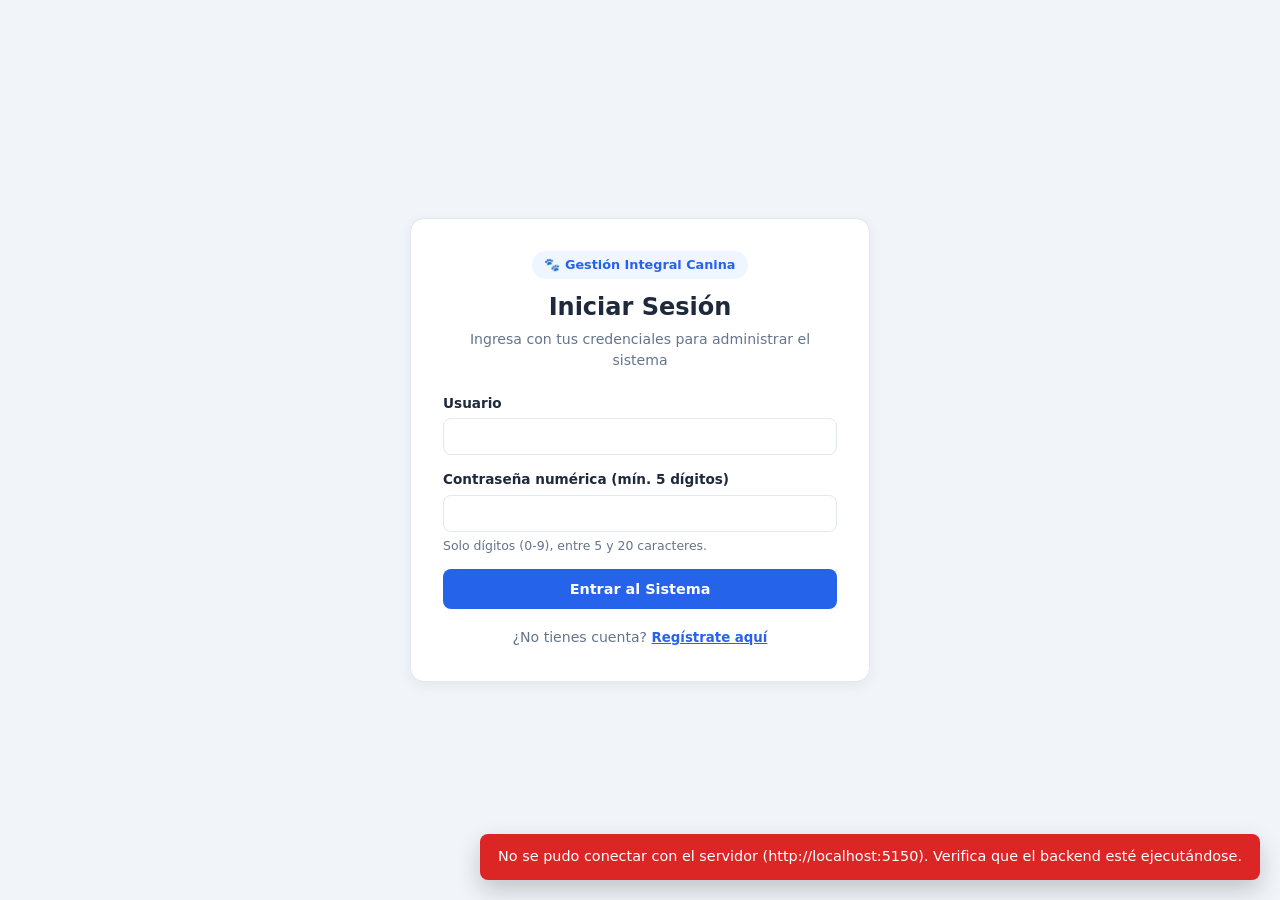
==== frontend-caninos/index.html @ 50120f7f "frontend-caninos Este seria el fronted que tengo hasta el momento, reutilice codigo de mis otros rep" ====
<!DOCTYPE html>
<html lang="es">
<head>
  <meta charset="UTF-8" />
  <meta name="viewport" content="width=device-width, initial-scale=1.0" />
  <title>Centro Canino | Salud, Estética y Recreación</title>
  <link rel="stylesheet" href="styles.css" />
</head>
<body>
  <!-- NOTIFICACIÓN FLOTANTE (TOAST) -->
  <div id="toast" class="toast hidden"></div>

  <!-- =========================================================
       VISTA 1: AUTENTICACIÓN (LOGIN / REGISTRO)
       ========================================================= -->
  <main id="auth-section" class="auth-wrapper">
    <div class="auth-card">
      <div class="auth-header">
        <span class="brand-badge">🐾 Gestión Integral Canina</span>
        <h1 id="auth-title">Iniciar Sesión</h1>
        <p id="auth-subtitle">Ingresa con tus credenciales para administrar el sistema</p>
      </div>

      <!-- Formulario de Login -->
      <form id="login-form" class="form-stack">
        <div class="form-group">
          <label for="login-username">Usuario</label>
          <input type="text" id="login-username" placeholder="" required minlength="3" maxlength="50" />
        </div>

        <div class="form-group">
          <label for="login-password">Contraseña numérica (mín. 5 dígitos)</label>
          <input
            type="password"
            id="login-password"
            inputmode="numeric"
            pattern="\d{5,20}"
            placeholder=""
            required
          />
          <small class="hint">Solo dígitos (0-9), entre 5 y 20 caracteres.</small>
        </div>

        <div id="login-error" class="form-error hidden"></div>

        <button type="submit" class="btn btn-primary btn-block">Entrar al Sistema</button>
      </form>

      <!-- Formulario de Registro (Oculto por defecto) -->
      <form id="register-form" class="form-stack hidden">
        <div class="form-grid-2">
          <div class="form-group">
            <label for="reg-username">Usuario *</label>
            <input type="text" id="reg-username" placeholder="carlos.gomez" required minlength="3" maxlength="50" />
          </div>
          <div class="form-group">
            <label for="reg-password">Contraseña numérica *</label>
            <input
              type="password"
              id="reg-password"
              inputmode="numeric"
              pattern="\d{5,20}"
              placeholder="54321"
              required
            />
          </div>
        </div>

        <div class="form-grid-2">
          <div class="form-group">
            <label for="reg-documento">Documento *</label>
            <input type="text" id="reg-documento" placeholder="1020304050" required minlength="5" maxlength="20" />
          </div>
          <div class="form-group">
            <label for="reg-telefono">Teléfono *</label>
            <input type="text" id="reg-telefono" placeholder="3105551234" required minlength="7" maxlength="20" />
          </div>
        </div>

        <div class="form-group">
          <label for="reg-nombre">Nombre Completo *</label>
          <input type="text" id="reg-nombre" placeholder="Carlos Gómez Pérez" required minlength="2" maxlength="120" />
        </div>

        <div class="form-group">
          <label for="reg-email">Correo Electrónico *</label>
          <input type="email" id="reg-email" placeholder="carlos@email.com" required maxlength="150" />
        </div>

        <div class="form-group">
          <label for="reg-direccion">Dirección *</label>
          <input type="text" id="reg-direccion" placeholder="Calle 45 # 12-30" required minlength="5" maxlength="200" />
        </div>

        <div id="register-error" class="form-error hidden"></div>

        <button type="submit" class="btn btn-primary btn-block">Crear Cuenta e Ingresar</button>
      </form>

      <div class="auth-footer">
        <p id="toggle-auth-text">
          ¿No tienes cuenta?
          <button type="button" id="btn-toggle-auth" class="btn-link">Regístrate aquí</button>
        </p>
      </div>
    </div>
  </main>

  <!-- =========================================================
       VISTA 2: PANEL PRINCIPAL (DASHBOARD)
       ========================================================= -->
  <div id="dashboard-section" class="app-layout hidden">
    <!-- Barra superior -->
    <header class="topbar">
      <div class="topbar-brand">
        <span class="logo-icon">🐾</span>
        <div>
          <strong>Centro Canino</strong>
          <small>Salud · Estética · Recreación</small>
        </div>
      </div>

      <div class="topbar-user">
        <span id="current-user-label">Usuario: Admin</span>
        <button type="button" id="btn-logout" class="btn btn-outline btn-sm">Cerrar Sesión</button>
      </div>
    </header>

    <!-- Navegación por pestañas -->
    <nav class="tabs-nav">
      <button type="button" class="tab-btn active" data-tab="clientes">👥 Clientes / Usuarios</button>
      <button type="button" class="tab-btn" data-tab="mascotas">🐕 Caninos / Mascotas</button>
      <button type="button" class="tab-btn" data-tab="consultas">🩺 Consultas y Servicios</button>
    </nav>

    <main class="container">
      <!-- ==================== MÓDULO CLIENTES ==================== -->
      <section id="tab-clientes" class="tab-panel active">
        <div class="panel-header">
          <div>
            <h2>Gestión de Clientes</h2>
            <p>Registra, consulta, actualiza o elimina propietarios de mascotas.</p>
          </div>
          <button type="button" id="btn-new-cliente" class="btn btn-primary">+ Nuevo Cliente</button>
        </div>

        <div class="filter-bar">
          <input
            type="text"
            id="search-clientes"
            placeholder="Buscar por nombre, usuario, documento o correo..."
          />
          <button type="button" id="btn-search-clientes" class="btn btn-secondary">Buscar</button>
          <button type="button" id="btn-reset-clientes" class="btn btn-outline">Limpiar</button>
        </div>

        <div class="table-card">
          <table>
            <thead>
              <tr>
                <th>ID</th>
                <th>Usuario</th>
                <th>Documento</th>
                <th>Nombre Completo</th>
                <th>Teléfono</th>
                <th>Email</th>
                <th>Acciones</th>
              </tr>
            </thead>
            <tbody id="tbody-clientes"></tbody>
          </table>
        </div>
      </section>

      <!-- ==================== MÓDULO CANINOS ==================== -->
      <section id="tab-mascotas" class="tab-panel hidden">
        <div class="panel-header">
          <div>
            <h2>Gestión de Caninos</h2>
            <p>Administra los perros registrados y su propietario asignado.</p>
          </div>
          <button type="button" id="btn-new-mascota" class="btn btn-primary">+ Nuevo Canino</button>
        </div>

        <div class="filter-bar">
          <select id="filter-mascota-cliente">
            <option value="">Todos los clientes (propietarios)</option>
          </select>
          <button type="button" id="btn-filter-mascotas" class="btn btn-secondary">Filtrar</button>
          <button type="button" id="btn-reset-mascotas" class="btn btn-outline">Ver Todos</button>
        </div>

        <div class="table-card">
          <table>
            <thead>
              <tr>
                <th>ID</th>
                <th>Nombre</th>
                <th>Raza</th>
                <th>Edad</th>
                <th>Peso</th>
                <th>Sexo</th>
                <th>Esterilizado</th>
                <th>Propietario</th>
                <th>Acciones</th>
              </tr>
            </thead>
            <tbody id="tbody-mascotas"></tbody>
          </table>
        </div>
      </section>

      <!-- ==================== MÓDULO CONSULTAS ==================== -->
      <section id="tab-consultas" class="tab-panel hidden">
        <div class="panel-header">
          <div>
            <h2>Consultas y Servicios</h2>
            <p>Registra y filtra atenciones de Salud, Estética y Recreación.</p>
          </div>
          <button type="button" id="btn-new-consulta" class="btn btn-primary">+ Nueva Consulta</button>
        </div>

        <div class="filter-bar filter-bar-wrap">
          <select id="filter-consulta-cliente">
            <option value="">Filtrar por Cliente...</option>
          </select>

          <select id="filter-consulta-mascota">
            <option value="">Filtrar por Canino...</option>
          </select>

          <select id="filter-consulta-servicio">
            <option value="">Todos los Servicios</option>
            <option value="Salud">Salud</option>
            <option value="Estetica">Estética</option>
            <option value="Recreacion">Recreación</option>
          </select>

          <select id="filter-consulta-estado">
            <option value="">Todos los Estados</option>
            <option value="Programada">Programada</option>
            <option value="EnProceso">En Proceso</option>
            <option value="Completada">Completada</option>
            <option value="Cancelada">Cancelada</option>
          </select>

          <button type="button" id="btn-filter-consultas" class="btn btn-secondary">Aplicar Filtros</button>
          <button type="button" id="btn-reset-consultas" class="btn btn-outline">Limpiar</button>
        </div>

        <div class="table-card">
          <table>
            <thead>
              <tr>
                <th>ID</th>
                <th>Fecha</th>
                <th>Servicio</th>
                <th>Canino</th>
                <th>Cliente</th>
                <th>Descripción</th>
                <th>Costo</th>
                <th>Estado</th>
                <th>Acciones</th>
              </tr>
            </thead>
            <tbody id="tbody-consultas"></tbody>
          </table>
        </div>
      </section>
    </main>
  </div>

  <!-- =========================================================
       MODAL REUTILIZABLE PARA CREAR / EDITAR REGISTROS
       ========================================================= -->
  <div id="modal-overlay" class="modal-overlay hidden">
    <div class="modal-box">
      <div class="modal-header">
        <h3 id="modal-title">Título del Modal</h3>
        <button type="button" id="btn-close-modal" class="btn-close">&times;</button>
      </div>
      <div id="modal-body"></div>
    </div>
  </div>

  <!-- Cargamos como módulo ES6 para importar apiClient.js dentro de app.js -->
  <script type="module" src="app.js"></script>
</body>
</html>
---- frontend-caninos/styles.css ----
:root {
  --primary: #2563eb;
  --primary-hover: #1d4ed8;
  --secondary: #0f172a;
  --bg: #f1f5f9;
  --surface: #ffffff;
  --border: #e2e8f0;
  --text: #1e293b;
  --text-muted: #64748b;
  --danger: #dc2626;
  --danger-bg: #fef2f2;
  --success: #16a34a;
  --success-bg: #f0fdf4;
  --warning: #d97706;
  --warning-bg: #fffbeb;
  --radius: 10px;
  --shadow: 0 4px 14px rgba(15, 23, 42, 0.06);
}

* {
  box-sizing: border-box;
  margin: 0;
  padding: 0;
  font-family: "Segoe UI", system-ui, -apple-system, sans-serif;
}

body {
  background-color: var(--bg);
  color: var(--text);
  line-height: 1.5;
}

.hidden {
  display: none !important;
}

/* ================= BOTONES ================= */
.btn {
  display: inline-flex;
  align-items: center;
  justify-content: center;
  gap: 6px;
  padding: 9px 16px;
  border-radius: 8px;
  border: 1px solid transparent;
  font-size: 0.9rem;
  font-weight: 600;
  cursor: pointer;
  transition: all 0.15s ease;
}

.btn-primary {
  background: var(--primary);
  color: #fff;
}
.btn-primary:hover {
  background: var(--primary-hover);
}

.btn-secondary {
  background: var(--secondary);
  color: #fff;
}
.btn-secondary:hover {
  opacity: 0.9;
}

.btn-outline {
  background: var(--surface);
  color: var(--text);
  border-color: var(--border);
}
.btn-outline:hover {
  background: #f8fafc;
}

.btn-danger {
  background: var(--danger-bg);
  color: var(--danger);
  border-color: #fecaca;
}
.btn-danger:hover {
  background: var(--danger);
  color: #fff;
}

.btn-sm {
  padding: 5px 10px;
  font-size: 0.8rem;
}

.btn-block {
  width: 100%;
  padding: 11px;
}

.btn-link {
  background: none;
  border: none;
  color: var(--primary);
  font-weight: 600;
  cursor: pointer;
  text-decoration: underline;
}

/* ================= FORMULARIOS ================= */
.form-stack {
  display: flex;
  flex-direction: column;
  gap: 14px;
}

.form-grid-2 {
  display: grid;
  grid-template-columns: 1fr 1fr;
  gap: 12px;
}

.form-group {
  display: flex;
  flex-direction: column;
  gap: 5px;
}

.form-group label {
  font-size: 0.85rem;
  font-weight: 600;
  color: var(--text);
}

input,
select,
textarea {
  width: 100%;
  padding: 9px 12px;
  border: 1px solid var(--border);
  border-radius: 8px;
  font-size: 0.92rem;
  background: #fff;
  color: var(--text);
}

input:focus,
select:focus,
textarea:focus {
  outline: none;
  border-color: var(--primary);
  box-shadow: 0 0 0 3px rgba(37, 99, 235, 0.12);
}

.checkbox-row {
  flex-direction: row;
  align-items: center;
  gap: 8px;
  padding-top: 6px;
}

.checkbox-row input[type="checkbox"] {
  width: 18px;
  height: 18px;
  cursor: pointer;
}

.hint {
  font-size: 0.78rem;
  color: var(--text-muted);
}

.form-error {
  background: var(--danger-bg);
  color: var(--danger);
  border: 1px solid #fecaca;
  border-radius: 8px;
  padding: 10px 12px;
  font-size: 0.85rem;
}

.form-error ul {
  margin-left: 18px;
  margin-top: 4px;
}

/* ================= LOGIN / REGISTRO ================= */
.auth-wrapper {
  min-height: 100vh;
  display: flex;
  align-items: center;
  justify-content: center;
  padding: 20px;
}

.auth-card {
  width: 100%;
  max-width: 460px;
  background: var(--surface);
  padding: 32px;
  border-radius: 14px;
  box-shadow: var(--shadow);
  border: 1px solid var(--border);
}

.auth-header {
  text-align: center;
  margin-bottom: 22px;
}

.brand-badge {
  display: inline-block;
  background: #eff6ff;
  color: var(--primary);
  font-size: 0.8rem;
  font-weight: 700;
  padding: 4px 12px;
  border-radius: 999px;
  margin-bottom: 10px;
}

.auth-header h1 {
  font-size: 1.5rem;
  margin-bottom: 4px;
}

.auth-header p {
  font-size: 0.88rem;
  color: var(--text-muted);
}

.auth-footer {
  margin-top: 18px;
  text-align: center;
  font-size: 0.88rem;
  color: var(--text-muted);
}

/* ================= TOPBAR Y NAVEGACIÓN ================= */
.topbar {
  background: var(--secondary);
  color: #fff;
  padding: 14px 24px;
  display: flex;
  justify-content: space-between;
  align-items: center;
}

.topbar-brand {
  display: flex;
  align-items: center;
  gap: 10px;
}

.logo-icon {
  font-size: 1.6rem;
}

.topbar-brand small {
  display: block;
  color: #94a3b8;
  font-size: 0.78rem;
}

.topbar-user {
  display: flex;
  align-items: center;
  gap: 14px;
  font-size: 0.9rem;
}

.tabs-nav {
  background: var(--surface);
  border-bottom: 1px solid var(--border);
  padding: 0 24px;
  display: flex;
  gap: 8px;
  overflow-x: auto;
}

.tab-btn {
  background: none;
  border: none;
  border-bottom: 3px solid transparent;
  padding: 14px 16px;
  font-size: 0.92rem;
  font-weight: 600;
  color: var(--text-muted);
  cursor: pointer;
  white-space: nowrap;
}

.tab-btn:hover {
  color: var(--text);
}

.tab-btn.active {
  color: var(--primary);
  border-bottom-color: var(--primary);
}

/* ================= CONTENIDO Y TABLAS ================= */
.container {
  max-width: 1200px;
  margin: 24px auto;
  padding: 0 20px;
}

.panel-header {
  display: flex;
  justify-content: space-between;
  align-items: center;
  gap: 16px;
  margin-bottom: 18px;
  flex-wrap: wrap;
}

.panel-header h2 {
  font-size: 1.35rem;
}

.panel-header p {
  color: var(--text-muted);
  font-size: 0.88rem;
}

.filter-bar {
  display: flex;
  gap: 10px;
  margin-bottom: 18px;
  background: var(--surface);
  padding: 14px;
  border-radius: var(--radius);
  border: 1px solid var(--border);
}

.filter-bar-wrap {
  flex-wrap: wrap;
}

.filter-bar-wrap select {
  flex: 1 1 190px;
}

.table-card {
  background: var(--surface);
  border-radius: var(--radius);
  border: 1px solid var(--border);
  box-shadow: var(--shadow);
  overflow-x: auto;
}

table {
  width: 100%;
  border-collapse: collapse;
  font-size: 0.88rem;
}

th,
td {
  padding: 12px 14px;
  text-align: left;
  border-bottom: 1px solid var(--border);
}

th {
  background: #f8fafc;
  font-weight: 700;
  color: var(--text-muted);
  font-size: 0.8rem;
  text-transform: uppercase;
  letter-spacing: 0.03em;
}

tbody tr:hover {
  background: #f8fafc;
}

.actions-cell {
  display: flex;
  gap: 6px;
  white-space: nowrap;
}

.empty-row {
  text-align: center;
  color: var(--text-muted);
  padding: 28px;
}

/* ================= BADGES ================= */
.badge {
  display: inline-block;
  padding: 3px 9px;
  border-radius: 999px;
  font-size: 0.76rem;
  font-weight: 700;
}

.badge-salud { background: #dbeafe; color: #1e40af; }
.badge-estetica { background: #fce7f3; color: #9d174d; }
.badge-recreacion { background: #dcfce7; color: #166534; }

.badge-programada { background: #fef3c7; color: #92400e; }
.badge-enproceso { background: #e0e7ff; color: #3730a3; }
.badge-completada { background: #dcfce7; color: #166534; }
.badge-cancelada { background: #fee2e2; color: #991b1b; }

/* ================= MODAL ================= */
.modal-overlay {
  position: fixed;
  inset: 0;
  background: rgba(15, 23, 42, 0.55);
  display: flex;
  align-items: center;
  justify-content: center;
  padding: 20px;
  z-index: 1000;
}

.modal-box {
  background: var(--surface);
  width: 100%;
  max-width: 560px;
  max-height: 90vh;
  overflow-y: auto;
  border-radius: 14px;
  padding: 24px;
  box-shadow: 0 20px 40px rgba(0, 0, 0, 0.2);
}

.modal-header {
  display: flex;
  justify-content: space-between;
  align-items: center;
  border-bottom: 1px solid var(--border);
  padding-bottom: 12px;
  margin-bottom: 16px;
}

.btn-close {
  background: none;
  border: none;
  font-size: 1.6rem;
  line-height: 1;
  color: var(--text-muted);
  cursor: pointer;
}

/* ================= TOAST ================= */
.toast {
  position: fixed;
  bottom: 20px;
  right: 20px;
  background: var(--secondary);
  color: #fff;
  padding: 12px 18px;
  border-radius: 8px;
  font-size: 0.9rem;
  box-shadow: 0 10px 25px rgba(0, 0, 0, 0.2);
  z-index: 2000;
}

.toast.success { background: var(--success); }
.toast.error { background: var(--danger); }

@media (max-width: 640px) {
  .form-grid-2 {
    grid-template-columns: 1fr;
  }
}
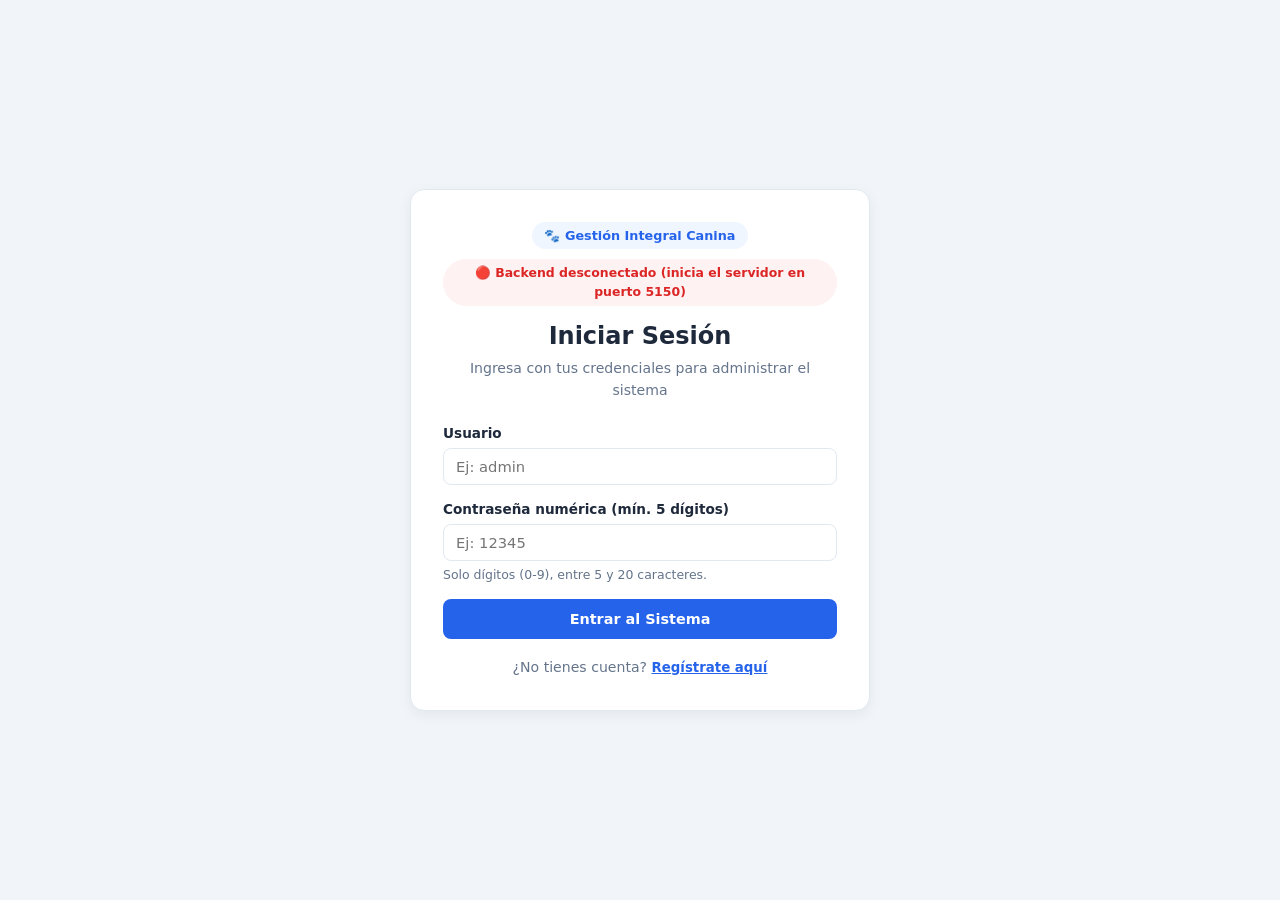
==== commit 3509249d: "feat: conectar frontend-caninos con backend .NET, corregir bugs de integracion y agregar guia de emu" ====
--- a/frontend-caninos/index.html
+++ b/frontend-caninos/index.html
@@ -17,6 +17,7 @@
     <div class="auth-card">
       <div class="auth-header">
         <span class="brand-badge">🐾 Gestión Integral Canina</span>
+        <div id="backend-status" class="status-pill status-checking">Verificando conexión con el backend...</div>
         <h1 id="auth-title">Iniciar Sesión</h1>
         <p id="auth-subtitle">Ingresa con tus credenciales para administrar el sistema</p>
       </div>
@@ -25,7 +26,7 @@
       <form id="login-form" class="form-stack">
         <div class="form-group">
           <label for="login-username">Usuario</label>
-          <input type="text" id="login-username" placeholder="" required minlength="3" maxlength="50" />
+          <input type="text" id="login-username" placeholder="Ej: admin" required minlength="3" maxlength="50" />
         </div>
 
         <div class="form-group">
@@ -35,7 +36,7 @@
             id="login-password"
             inputmode="numeric"
             pattern="\d{5,20}"
-            placeholder=""
+            placeholder="Ej: 12345"
             required
           />
           <small class="hint">Solo dígitos (0-9), entre 5 y 20 caracteres.</small>
--- a/frontend-caninos/styles.css
+++ b/frontend-caninos/styles.css
@@ -215,6 +215,31 @@
   margin-bottom: 10px;
 }
 
+.status-pill {
+  display: block;
+  margin: 0 auto 12px;
+  padding: 5px 12px;
+  border-radius: 999px;
+  font-size: 0.78rem;
+  font-weight: 600;
+  width: fit-content;
+}
+
+.status-checking {
+  background: var(--warning-bg);
+  color: var(--warning);
+}
+
+.status-online {
+  background: var(--success-bg);
+  color: var(--success);
+}
+
+.status-offline {
+  background: var(--danger-bg);
+  color: var(--danger);
+}
+
 .auth-header h1 {
   font-size: 1.5rem;
   margin-bottom: 4px;
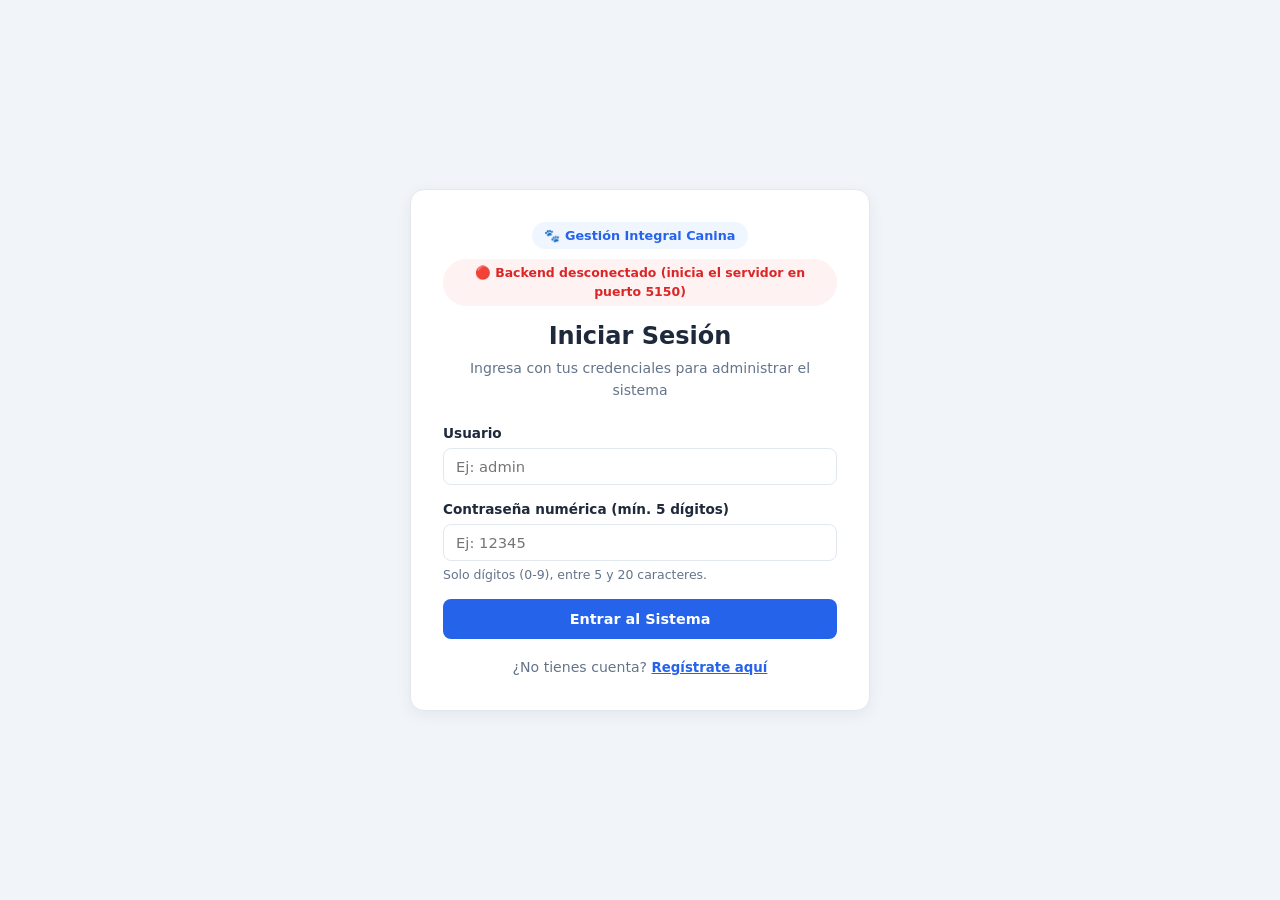
==== commit b34aaedd: "feat: agregar roles usuario/admin, middleware global de permisos, perfil, fotos de mascotas, vista g" ====
--- a/frontend-caninos/index.html
+++ b/frontend-caninos/index.html
@@ -1,290 +1,386 @@
-<!DOCTYPE html>
-<html lang="es">
-<head>
-  <meta charset="UTF-8" />
-  <meta name="viewport" content="width=device-width, initial-scale=1.0" />
-  <title>Centro Canino | Salud, Estética y Recreación</title>
-  <link rel="stylesheet" href="styles.css" />
-</head>
-<body>
-  <!-- NOTIFICACIÓN FLOTANTE (TOAST) -->
-  <div id="toast" class="toast hidden"></div>
-
-  <!-- =========================================================
-       VISTA 1: AUTENTICACIÓN (LOGIN / REGISTRO)
-       ========================================================= -->
-  <main id="auth-section" class="auth-wrapper">
-    <div class="auth-card">
-      <div class="auth-header">
-        <span class="brand-badge">🐾 Gestión Integral Canina</span>
-        <div id="backend-status" class="status-pill status-checking">Verificando conexión con el backend...</div>
-        <h1 id="auth-title">Iniciar Sesión</h1>
-        <p id="auth-subtitle">Ingresa con tus credenciales para administrar el sistema</p>
-      </div>
-
-      <!-- Formulario de Login -->
-      <form id="login-form" class="form-stack">
-        <div class="form-group">
-          <label for="login-username">Usuario</label>
-          <input type="text" id="login-username" placeholder="Ej: admin" required minlength="3" maxlength="50" />
-        </div>
-
-        <div class="form-group">
-          <label for="login-password">Contraseña numérica (mín. 5 dígitos)</label>
-          <input
-            type="password"
-            id="login-password"
-            inputmode="numeric"
-            pattern="\d{5,20}"
-            placeholder="Ej: 12345"
-            required
-          />
-          <small class="hint">Solo dígitos (0-9), entre 5 y 20 caracteres.</small>
-        </div>
-
-        <div id="login-error" class="form-error hidden"></div>
-
-        <button type="submit" class="btn btn-primary btn-block">Entrar al Sistema</button>
-      </form>
-
-      <!-- Formulario de Registro (Oculto por defecto) -->
-      <form id="register-form" class="form-stack hidden">
-        <div class="form-grid-2">
-          <div class="form-group">
-            <label for="reg-username">Usuario *</label>
-            <input type="text" id="reg-username" placeholder="carlos.gomez" required minlength="3" maxlength="50" />
-          </div>
-          <div class="form-group">
-            <label for="reg-password">Contraseña numérica *</label>
-            <input
-              type="password"
-              id="reg-password"
-              inputmode="numeric"
-              pattern="\d{5,20}"
-              placeholder="54321"
-              required
-            />
-          </div>
-        </div>
-
-        <div class="form-grid-2">
-          <div class="form-group">
-            <label for="reg-documento">Documento *</label>
-            <input type="text" id="reg-documento" placeholder="1020304050" required minlength="5" maxlength="20" />
-          </div>
-          <div class="form-group">
-            <label for="reg-telefono">Teléfono *</label>
-            <input type="text" id="reg-telefono" placeholder="3105551234" required minlength="7" maxlength="20" />
-          </div>
-        </div>
-
-        <div class="form-group">
-          <label for="reg-nombre">Nombre Completo *</label>
-          <input type="text" id="reg-nombre" placeholder="Carlos Gómez Pérez" required minlength="2" maxlength="120" />
-        </div>
-
-        <div class="form-group">
-          <label for="reg-email">Correo Electrónico *</label>
-          <input type="email" id="reg-email" placeholder="carlos@email.com" required maxlength="150" />
-        </div>
-
-        <div class="form-group">
-          <label for="reg-direccion">Dirección *</label>
-          <input type="text" id="reg-direccion" placeholder="Calle 45 # 12-30" required minlength="5" maxlength="200" />
-        </div>
-
-        <div id="register-error" class="form-error hidden"></div>
-
-        <button type="submit" class="btn btn-primary btn-block">Crear Cuenta e Ingresar</button>
-      </form>
-
-      <div class="auth-footer">
-        <p id="toggle-auth-text">
-          ¿No tienes cuenta?
-          <button type="button" id="btn-toggle-auth" class="btn-link">Regístrate aquí</button>
-        </p>
-      </div>
-    </div>
-  </main>
-
-  <!-- =========================================================
-       VISTA 2: PANEL PRINCIPAL (DASHBOARD)
-       ========================================================= -->
-  <div id="dashboard-section" class="app-layout hidden">
-    <!-- Barra superior -->
-    <header class="topbar">
-      <div class="topbar-brand">
-        <span class="logo-icon">🐾</span>
-        <div>
-          <strong>Centro Canino</strong>
-          <small>Salud · Estética · Recreación</small>
-        </div>
-      </div>
-
-      <div class="topbar-user">
-        <span id="current-user-label">Usuario: Admin</span>
-        <button type="button" id="btn-logout" class="btn btn-outline btn-sm">Cerrar Sesión</button>
-      </div>
-    </header>
-
-    <!-- Navegación por pestañas -->
-    <nav class="tabs-nav">
-      <button type="button" class="tab-btn active" data-tab="clientes">👥 Clientes / Usuarios</button>
-      <button type="button" class="tab-btn" data-tab="mascotas">🐕 Caninos / Mascotas</button>
-      <button type="button" class="tab-btn" data-tab="consultas">🩺 Consultas y Servicios</button>
-    </nav>
-
-    <main class="container">
-      <!-- ==================== MÓDULO CLIENTES ==================== -->
-      <section id="tab-clientes" class="tab-panel active">
-        <div class="panel-header">
-          <div>
-            <h2>Gestión de Clientes</h2>
-            <p>Registra, consulta, actualiza o elimina propietarios de mascotas.</p>
-          </div>
-          <button type="button" id="btn-new-cliente" class="btn btn-primary">+ Nuevo Cliente</button>
-        </div>
-
-        <div class="filter-bar">
-          <input
-            type="text"
-            id="search-clientes"
-            placeholder="Buscar por nombre, usuario, documento o correo..."
-          />
-          <button type="button" id="btn-search-clientes" class="btn btn-secondary">Buscar</button>
-          <button type="button" id="btn-reset-clientes" class="btn btn-outline">Limpiar</button>
-        </div>
-
-        <div class="table-card">
-          <table>
-            <thead>
-              <tr>
-                <th>ID</th>
-                <th>Usuario</th>
-                <th>Documento</th>
-                <th>Nombre Completo</th>
-                <th>Teléfono</th>
-                <th>Email</th>
-                <th>Acciones</th>
-              </tr>
-            </thead>
-            <tbody id="tbody-clientes"></tbody>
-          </table>
-        </div>
-      </section>
-
-      <!-- ==================== MÓDULO CANINOS ==================== -->
-      <section id="tab-mascotas" class="tab-panel hidden">
-        <div class="panel-header">
-          <div>
-            <h2>Gestión de Caninos</h2>
-            <p>Administra los perros registrados y su propietario asignado.</p>
-          </div>
-          <button type="button" id="btn-new-mascota" class="btn btn-primary">+ Nuevo Canino</button>
-        </div>
-
-        <div class="filter-bar">
-          <select id="filter-mascota-cliente">
-            <option value="">Todos los clientes (propietarios)</option>
-          </select>
-          <button type="button" id="btn-filter-mascotas" class="btn btn-secondary">Filtrar</button>
-          <button type="button" id="btn-reset-mascotas" class="btn btn-outline">Ver Todos</button>
-        </div>
-
-        <div class="table-card">
-          <table>
-            <thead>
-              <tr>
-                <th>ID</th>
-                <th>Nombre</th>
-                <th>Raza</th>
-                <th>Edad</th>
-                <th>Peso</th>
-                <th>Sexo</th>
-                <th>Esterilizado</th>
-                <th>Propietario</th>
-                <th>Acciones</th>
-              </tr>
-            </thead>
-            <tbody id="tbody-mascotas"></tbody>
-          </table>
-        </div>
-      </section>
-
-      <!-- ==================== MÓDULO CONSULTAS ==================== -->
-      <section id="tab-consultas" class="tab-panel hidden">
-        <div class="panel-header">
-          <div>
-            <h2>Consultas y Servicios</h2>
-            <p>Registra y filtra atenciones de Salud, Estética y Recreación.</p>
-          </div>
-          <button type="button" id="btn-new-consulta" class="btn btn-primary">+ Nueva Consulta</button>
-        </div>
-
-        <div class="filter-bar filter-bar-wrap">
-          <select id="filter-consulta-cliente">
-            <option value="">Filtrar por Cliente...</option>
-          </select>
-
-          <select id="filter-consulta-mascota">
-            <option value="">Filtrar por Canino...</option>
-          </select>
-
-          <select id="filter-consulta-servicio">
-            <option value="">Todos los Servicios</option>
-            <option value="Salud">Salud</option>
-            <option value="Estetica">Estética</option>
-            <option value="Recreacion">Recreación</option>
-          </select>
-
-          <select id="filter-consulta-estado">
-            <option value="">Todos los Estados</option>
-            <option value="Programada">Programada</option>
-            <option value="EnProceso">En Proceso</option>
-            <option value="Completada">Completada</option>
-            <option value="Cancelada">Cancelada</option>
-          </select>
-
-          <button type="button" id="btn-filter-consultas" class="btn btn-secondary">Aplicar Filtros</button>
-          <button type="button" id="btn-reset-consultas" class="btn btn-outline">Limpiar</button>
-        </div>
-
-        <div class="table-card">
-          <table>
-            <thead>
-              <tr>
-                <th>ID</th>
-                <th>Fecha</th>
-                <th>Servicio</th>
-                <th>Canino</th>
-                <th>Cliente</th>
-                <th>Descripción</th>
-                <th>Costo</th>
-                <th>Estado</th>
-                <th>Acciones</th>
-              </tr>
-            </thead>
-            <tbody id="tbody-consultas"></tbody>
-          </table>
-        </div>
-      </section>
-    </main>
-  </div>
-
-  <!-- =========================================================
-       MODAL REUTILIZABLE PARA CREAR / EDITAR REGISTROS
-       ========================================================= -->
-  <div id="modal-overlay" class="modal-overlay hidden">
-    <div class="modal-box">
-      <div class="modal-header">
-        <h3 id="modal-title">Título del Modal</h3>
-        <button type="button" id="btn-close-modal" class="btn-close">&times;</button>
-      </div>
-      <div id="modal-body"></div>
-    </div>
-  </div>
-
-  <!-- Cargamos como módulo ES6 para importar apiClient.js dentro de app.js -->
-  <script type="module" src="app.js"></script>
-</body>
-</html>+<!DOCTYPE html>
+<html lang="es">
+<head>
+  <meta charset="UTF-8" />
+  <meta name="viewport" content="width=device-width, initial-scale=1.0" />
+  <title>Centro Canino | Salud, Estética y Recreación</title>
+  <link rel="stylesheet" href="styles.css" />
+</head>
+<body>
+  <!-- NOTIFICACIÓN FLOTANTE (TOAST) -->
+  <div id="toast" class="toast hidden"></div>
+
+  <!-- =========================================================
+       VISTA 1: AUTENTICACIÓN (LOGIN / REGISTRO)
+       ========================================================= -->
+  <main id="auth-section" class="auth-wrapper">
+    <div class="auth-card">
+      <div class="auth-header">
+        <span class="brand-badge">🐾 Gestión Integral Canina</span>
+        <div id="backend-status" class="status-pill status-checking">Verificando conexión con el backend...</div>
+        <h1 id="auth-title">Iniciar Sesión</h1>
+        <p id="auth-subtitle">Ingresa con tus credenciales para administrar el sistema</p>
+      </div>
+
+      <!-- Formulario de Login -->
+      <form id="login-form" class="form-stack">
+        <div class="form-group">
+          <label for="login-username">Usuario</label>
+          <input type="text" id="login-username" placeholder="Ej: admin" required minlength="3" maxlength="50" />
+        </div>
+
+        <div class="form-group">
+          <label for="login-password">Contraseña numérica (mín. 5 dígitos)</label>
+          <input
+            type="password"
+            id="login-password"
+            inputmode="numeric"
+            pattern="\d{5,20}"
+            placeholder="Ej: 12345"
+            required
+          />
+          <small class="hint">Solo dígitos (0-9), entre 5 y 20 caracteres.</small>
+        </div>
+
+        <div id="login-error" class="form-error hidden"></div>
+
+        <button type="submit" class="btn btn-primary btn-block">Entrar al Sistema</button>
+      </form>
+
+      <!-- Formulario de Registro (Oculto por defecto) -->
+      <form id="register-form" class="form-stack hidden">
+        <div class="form-grid-2">
+          <div class="form-group">
+            <label for="reg-username">Usuario *</label>
+            <input type="text" id="reg-username" placeholder="carlos.gomez" required minlength="3" maxlength="50" />
+          </div>
+          <div class="form-group">
+            <label for="reg-password">Contraseña numérica *</label>
+            <input
+              type="password"
+              id="reg-password"
+              inputmode="numeric"
+              pattern="\d{5,20}"
+              placeholder="54321"
+              required
+            />
+          </div>
+        </div>
+
+        <div class="form-grid-2">
+          <div class="form-group">
+            <label for="reg-documento">Documento *</label>
+            <input type="text" id="reg-documento" placeholder="1020304050" required minlength="5" maxlength="20" />
+          </div>
+          <div class="form-group">
+            <label for="reg-telefono">Teléfono *</label>
+            <input type="text" id="reg-telefono" placeholder="3105551234" required minlength="7" maxlength="20" />
+          </div>
+        </div>
+
+        <div class="form-group">
+          <label for="reg-nombre">Nombre Completo *</label>
+          <input type="text" id="reg-nombre" placeholder="Carlos Gómez Pérez" required minlength="2" maxlength="120" />
+        </div>
+
+        <div class="form-group">
+          <label for="reg-email">Correo Electrónico *</label>
+          <input type="email" id="reg-email" placeholder="carlos@email.com" required maxlength="150" />
+        </div>
+
+        <div class="form-group">
+          <label for="reg-direccion">Dirección *</label>
+          <input type="text" id="reg-direccion" placeholder="Calle 45 # 12-30" required minlength="5" maxlength="200" />
+        </div>
+
+        <div id="register-error" class="form-error hidden"></div>
+
+        <button type="submit" class="btn btn-primary btn-block">Crear Cuenta e Ingresar</button>
+      </form>
+
+      <div class="auth-footer">
+        <p id="toggle-auth-text">
+          ¿No tienes cuenta?
+          <button type="button" id="btn-toggle-auth" class="btn-link">Regístrate aquí</button>
+        </p>
+      </div>
+    </div>
+  </main>
+
+  <!-- =========================================================
+       VISTA 2: SHELL PRINCIPAL AUTENTICADO (DASHBOARD + PERFIL)
+       ========================================================= -->
+  <div id="dashboard-section" class="app-layout hidden">
+    <!-- Barra superior -->
+    <header class="topbar">
+      <div class="topbar-brand" id="topbar-home" role="button" tabindex="0">
+        <span class="logo-icon">🐾</span>
+        <div>
+          <strong>Centro Canino</strong>
+          <small>Salud · Estética · Recreación</small>
+        </div>
+      </div>
+
+      <div class="topbar-user">
+        <span id="current-role-badge" class="role-badge role-usuario">Usuario</span>
+        <span id="current-user-label">Usuario</span>
+        <button type="button" id="btn-open-perfil" class="btn btn-outline btn-sm">👤 Mi Perfil</button>
+        <button type="button" id="btn-logout" class="btn btn-outline btn-sm">Cerrar Sesión</button>
+      </div>
+    </header>
+
+    <!-- Navegación por pestañas (ocultada en /perfil) -->
+    <nav id="tabs-nav" class="tabs-nav">
+      <button type="button" id="tab-btn-clientes" class="tab-btn active" data-tab="clientes">👥 Clientes / Usuarios</button>
+      <button type="button" id="tab-btn-mascotas" class="tab-btn" data-tab="mascotas">🐕 Caninos / Mascotas</button>
+      <button type="button" id="tab-btn-consultas" class="tab-btn" data-tab="consultas">🩺 Consultas y Servicios</button>
+    </nav>
+
+    <main id="dashboard-main" class="container">
+      <!-- ==================== MÓDULO CLIENTES (SOLO ADMIN) ==================== -->
+      <section id="tab-clientes" class="tab-panel active">
+        <div class="panel-header">
+          <div>
+            <h2>Gestión de Clientes y Usuarios</h2>
+            <p>Administra cuentas, roles (`usuario` / `admin`) y datos de contacto.</p>
+          </div>
+          <button type="button" id="btn-new-cliente" class="btn btn-primary">+ Nuevo Usuario</button>
+        </div>
+
+        <div class="filter-bar">
+          <input
+            type="text"
+            id="search-clientes"
+            placeholder="Buscar por nombre, usuario, documento o correo..."
+          />
+          <button type="button" id="btn-search-clientes" class="btn btn-secondary">Buscar</button>
+          <button type="button" id="btn-reset-clientes" class="btn btn-outline">Limpiar</button>
+        </div>
+
+        <div class="table-card">
+          <table>
+            <thead>
+              <tr>
+                <th>ID</th>
+                <th>Usuario</th>
+                <th>Rol</th>
+                <th>Documento</th>
+                <th>Nombre Completo</th>
+                <th>Teléfono</th>
+                <th>Email</th>
+                <th>Acciones</th>
+              </tr>
+            </thead>
+            <tbody id="tbody-clientes"></tbody>
+          </table>
+        </div>
+      </section>
+
+      <!-- ==================== MÓDULO CANINOS (GRID / DETALLE CENTRADO) ==================== -->
+      <section id="tab-mascotas" class="tab-panel hidden">
+        <div class="panel-header">
+          <div>
+            <h2 id="mascotas-heading">Mis Mascotas</h2>
+            <p id="mascotas-subtitle">Consulta la foto, próxima cita e historial de atenciones de cada canino.</p>
+          </div>
+          <button type="button" id="btn-new-mascota" class="btn btn-primary">+ Nuevo Canino</button>
+        </div>
+
+        <!-- Filtro de propietario visible solo para administradores -->
+        <div id="mascotas-admin-filter" class="filter-bar hidden">
+          <select id="filter-mascota-cliente">
+            <option value="">Todos los clientes (propietarios)</option>
+          </select>
+          <button type="button" id="btn-filter-mascotas" class="btn btn-secondary">Filtrar</button>
+          <button type="button" id="btn-reset-mascotas" class="btn btn-outline">Ver Todos</button>
+        </div>
+
+        <!-- Contenedor dinámico: 0 pets (empty), 1 pet o click en grid (tarjeta centrada), >1 pets (grid view) -->
+        <div id="mascotas-view-container"></div>
+      </section>
+
+      <!-- ==================== MÓDULO CONSULTAS ==================== -->
+      <section id="tab-consultas" class="tab-panel hidden">
+        <div class="panel-header">
+          <div>
+            <h2 id="consultas-heading">Consultas y Servicios</h2>
+            <p id="consultas-subtitle">Programa y filtra atenciones de Salud, Estética y Recreación.</p>
+          </div>
+          <button type="button" id="btn-new-consulta" class="btn btn-primary">+ Nueva Consulta</button>
+        </div>
+
+        <div class="filter-bar filter-bar-wrap">
+          <select id="filter-consulta-cliente">
+            <option value="">Filtrar por Cliente...</option>
+          </select>
+
+          <select id="filter-consulta-mascota">
+            <option value="">Filtrar por Canino...</option>
+          </select>
+
+          <select id="filter-consulta-servicio">
+            <option value="">Todos los Servicios</option>
+            <option value="Salud">Salud</option>
+            <option value="Estetica">Estética</option>
+            <option value="Recreacion">Recreación</option>
+          </select>
+
+          <select id="filter-consulta-estado">
+            <option value="">Todos los Estados</option>
+            <option value="Programada">Programada</option>
+            <option value="EnProceso">En Proceso</option>
+            <option value="Completada">Completada</option>
+            <option value="Cancelada">Cancelada</option>
+          </select>
+
+          <button type="button" id="btn-filter-consultas" class="btn btn-secondary">Aplicar Filtros</button>
+          <button type="button" id="btn-reset-consultas" class="btn btn-outline">Limpiar</button>
+        </div>
+
+        <div class="table-card">
+          <table>
+            <thead>
+              <tr>
+                <th>ID</th>
+                <th>Fecha</th>
+                <th>Servicio</th>
+                <th>Canino</th>
+                <th>Cliente</th>
+                <th>Descripción</th>
+                <th>Costo</th>
+                <th>Estado</th>
+                <th>Acciones</th>
+              </tr>
+            </thead>
+            <tbody id="tbody-consultas"></tbody>
+          </table>
+        </div>
+      </section>
+    </main>
+
+    <!-- ==================== PÁGINA DE PERFIL (/perfil) ==================== -->
+    <main id="perfil-section" class="container hidden">
+      <div class="panel-header">
+        <div>
+          <h2>👤 Mi Perfil y Seguridad</h2>
+          <p>Actualiza tus datos personales y cambia tu contraseña numérica.</p>
+        </div>
+        <button type="button" id="btn-back-dashboard" class="btn btn-outline">← Volver al Panel</button>
+      </div>
+
+      <div class="perfil-grid">
+        <!-- Tarjeta 1: Datos personales -->
+        <section class="card-surface">
+          <div class="card-surface-header">
+            <h3>Datos Personales</h3>
+            <span id="perfil-rol-badge" class="role-badge role-usuario">Usuario</span>
+          </div>
+
+          <form id="perfil-datos-form" class="form-stack">
+            <div class="form-grid-2">
+              <div class="form-group">
+                <label for="perfil-username">Usuario *</label>
+                <input type="text" id="perfil-username" required minlength="3" maxlength="50" />
+              </div>
+              <div class="form-group">
+                <label for="perfil-documento">Documento *</label>
+                <input type="text" id="perfil-documento" required minlength="5" maxlength="20" />
+              </div>
+            </div>
+
+            <div class="form-group">
+              <label for="perfil-nombre">Nombre Completo *</label>
+              <input type="text" id="perfil-nombre" required minlength="2" maxlength="120" />
+            </div>
+
+            <div class="form-grid-2">
+              <div class="form-group">
+                <label for="perfil-telefono">Teléfono *</label>
+                <input type="text" id="perfil-telefono" required minlength="7" maxlength="20" />
+              </div>
+              <div class="form-group">
+                <label for="perfil-email">Correo Electrónico *</label>
+                <input type="email" id="perfil-email" required maxlength="150" />
+              </div>
+            </div>
+
+            <div class="form-group">
+              <label for="perfil-direccion">Dirección *</label>
+              <input type="text" id="perfil-direccion" required minlength="5" maxlength="200" />
+            </div>
+
+            <div id="perfil-datos-error" class="form-error hidden"></div>
+
+            <button type="submit" class="btn btn-primary btn-block">Guardar Datos Personales</button>
+          </form>
+        </section>
+
+        <!-- Tarjeta 2: Cambio de contraseña -->
+        <section class="card-surface">
+          <div class="card-surface-header">
+            <h3>Cambiar Contraseña</h3>
+            <span class="hint">Solo dígitos (5–20)</span>
+          </div>
+
+          <form id="perfil-password-form" class="form-stack">
+            <div class="form-group">
+              <label for="pwd-actual">Contraseña Actual *</label>
+              <input
+                type="password"
+                id="pwd-actual"
+                inputmode="numeric"
+                pattern="\d{5,20}"
+                placeholder="Tu contraseña actual"
+                required
+              />
+            </div>
+
+            <div class="form-group">
+              <label for="pwd-nueva">Nueva Contraseña Numérica *</label>
+              <input
+                type="password"
+                id="pwd-nueva"
+                inputmode="numeric"
+                pattern="\d{5,20}"
+                placeholder="Mínimo 5 dígitos"
+                required
+              />
+            </div>
+
+            <div class="form-group">
+              <label for="pwd-confirmar">Confirmar Nueva Contraseña *</label>
+              <input
+                type="password"
+                id="pwd-confirmar"
+                inputmode="numeric"
+                pattern="\d{5,20}"
+                placeholder="Repite la nueva contraseña"
+                required
+              />
+            </div>
+
+            <div id="perfil-password-error" class="form-error hidden"></div>
+
+            <button type="submit" class="btn btn-secondary btn-block">Actualizar Contraseña</button>
+          </form>
+        </section>
+      </div>
+    </main>
+  </div>
+
+  <!-- =========================================================
+       MODAL REUTILIZABLE PARA CREAR / EDITAR / HISTORIAL
+       ========================================================= -->
+  <div id="modal-overlay" class="modal-overlay hidden">
+    <div class="modal-box">
+      <div class="modal-header">
+        <h3 id="modal-title">Título del Modal</h3>
+        <button type="button" id="btn-close-modal" class="btn-close">&times;</button>
+      </div>
+      <div id="modal-body"></div>
+    </div>
+  </div>
+
+  <script type="module" src="app.js"></script>
+</body>
+</html>
--- a/frontend-caninos/styles.css
+++ b/frontend-caninos/styles.css
@@ -1,492 +1,848 @@
-:root {
-  --primary: #2563eb;
-  --primary-hover: #1d4ed8;
-  --secondary: #0f172a;
-  --bg: #f1f5f9;
-  --surface: #ffffff;
-  --border: #e2e8f0;
-  --text: #1e293b;
-  --text-muted: #64748b;
-  --danger: #dc2626;
-  --danger-bg: #fef2f2;
-  --success: #16a34a;
-  --success-bg: #f0fdf4;
-  --warning: #d97706;
-  --warning-bg: #fffbeb;
-  --radius: 10px;
-  --shadow: 0 4px 14px rgba(15, 23, 42, 0.06);
-}
-
-* {
-  box-sizing: border-box;
-  margin: 0;
-  padding: 0;
-  font-family: "Segoe UI", system-ui, -apple-system, sans-serif;
-}
-
-body {
-  background-color: var(--bg);
-  color: var(--text);
-  line-height: 1.5;
-}
-
-.hidden {
-  display: none !important;
-}
-
-/* ================= BOTONES ================= */
-.btn {
-  display: inline-flex;
-  align-items: center;
-  justify-content: center;
-  gap: 6px;
-  padding: 9px 16px;
-  border-radius: 8px;
-  border: 1px solid transparent;
-  font-size: 0.9rem;
-  font-weight: 600;
-  cursor: pointer;
-  transition: all 0.15s ease;
-}
-
-.btn-primary {
-  background: var(--primary);
-  color: #fff;
-}
-.btn-primary:hover {
-  background: var(--primary-hover);
-}
-
-.btn-secondary {
-  background: var(--secondary);
-  color: #fff;
-}
-.btn-secondary:hover {
-  opacity: 0.9;
-}
-
-.btn-outline {
-  background: var(--surface);
-  color: var(--text);
-  border-color: var(--border);
-}
-.btn-outline:hover {
-  background: #f8fafc;
-}
-
-.btn-danger {
-  background: var(--danger-bg);
-  color: var(--danger);
-  border-color: #fecaca;
-}
-.btn-danger:hover {
-  background: var(--danger);
-  color: #fff;
-}
-
-.btn-sm {
-  padding: 5px 10px;
-  font-size: 0.8rem;
-}
-
-.btn-block {
-  width: 100%;
-  padding: 11px;
-}
-
-.btn-link {
-  background: none;
-  border: none;
-  color: var(--primary);
-  font-weight: 600;
-  cursor: pointer;
-  text-decoration: underline;
-}
-
-/* ================= FORMULARIOS ================= */
-.form-stack {
-  display: flex;
-  flex-direction: column;
-  gap: 14px;
-}
-
-.form-grid-2 {
-  display: grid;
-  grid-template-columns: 1fr 1fr;
-  gap: 12px;
-}
-
-.form-group {
-  display: flex;
-  flex-direction: column;
-  gap: 5px;
-}
-
-.form-group label {
-  font-size: 0.85rem;
-  font-weight: 600;
-  color: var(--text);
-}
-
-input,
-select,
-textarea {
-  width: 100%;
-  padding: 9px 12px;
-  border: 1px solid var(--border);
-  border-radius: 8px;
-  font-size: 0.92rem;
-  background: #fff;
-  color: var(--text);
-}
-
-input:focus,
-select:focus,
-textarea:focus {
-  outline: none;
-  border-color: var(--primary);
-  box-shadow: 0 0 0 3px rgba(37, 99, 235, 0.12);
-}
-
-.checkbox-row {
-  flex-direction: row;
-  align-items: center;
-  gap: 8px;
-  padding-top: 6px;
-}
-
-.checkbox-row input[type="checkbox"] {
-  width: 18px;
-  height: 18px;
-  cursor: pointer;
-}
-
-.hint {
-  font-size: 0.78rem;
-  color: var(--text-muted);
-}
-
-.form-error {
-  background: var(--danger-bg);
-  color: var(--danger);
-  border: 1px solid #fecaca;
-  border-radius: 8px;
-  padding: 10px 12px;
-  font-size: 0.85rem;
-}
-
-.form-error ul {
-  margin-left: 18px;
-  margin-top: 4px;
-}
-
-/* ================= LOGIN / REGISTRO ================= */
-.auth-wrapper {
-  min-height: 100vh;
-  display: flex;
-  align-items: center;
-  justify-content: center;
-  padding: 20px;
-}
-
-.auth-card {
-  width: 100%;
-  max-width: 460px;
-  background: var(--surface);
-  padding: 32px;
-  border-radius: 14px;
-  box-shadow: var(--shadow);
-  border: 1px solid var(--border);
-}
-
-.auth-header {
-  text-align: center;
-  margin-bottom: 22px;
-}
-
-.brand-badge {
-  display: inline-block;
-  background: #eff6ff;
-  color: var(--primary);
-  font-size: 0.8rem;
-  font-weight: 700;
-  padding: 4px 12px;
-  border-radius: 999px;
-  margin-bottom: 10px;
-}
-
-.status-pill {
-  display: block;
-  margin: 0 auto 12px;
-  padding: 5px 12px;
-  border-radius: 999px;
-  font-size: 0.78rem;
-  font-weight: 600;
-  width: fit-content;
-}
-
-.status-checking {
-  background: var(--warning-bg);
-  color: var(--warning);
-}
-
-.status-online {
-  background: var(--success-bg);
-  color: var(--success);
-}
-
-.status-offline {
-  background: var(--danger-bg);
-  color: var(--danger);
-}
-
-.auth-header h1 {
-  font-size: 1.5rem;
-  margin-bottom: 4px;
-}
-
-.auth-header p {
-  font-size: 0.88rem;
-  color: var(--text-muted);
-}
-
-.auth-footer {
-  margin-top: 18px;
-  text-align: center;
-  font-size: 0.88rem;
-  color: var(--text-muted);
-}
-
-/* ================= TOPBAR Y NAVEGACIÓN ================= */
-.topbar {
-  background: var(--secondary);
-  color: #fff;
-  padding: 14px 24px;
-  display: flex;
-  justify-content: space-between;
-  align-items: center;
-}
-
-.topbar-brand {
-  display: flex;
-  align-items: center;
-  gap: 10px;
-}
-
-.logo-icon {
-  font-size: 1.6rem;
-}
-
-.topbar-brand small {
-  display: block;
-  color: #94a3b8;
-  font-size: 0.78rem;
-}
-
-.topbar-user {
-  display: flex;
-  align-items: center;
-  gap: 14px;
-  font-size: 0.9rem;
-}
-
-.tabs-nav {
-  background: var(--surface);
-  border-bottom: 1px solid var(--border);
-  padding: 0 24px;
-  display: flex;
-  gap: 8px;
-  overflow-x: auto;
-}
-
-.tab-btn {
-  background: none;
-  border: none;
-  border-bottom: 3px solid transparent;
-  padding: 14px 16px;
-  font-size: 0.92rem;
-  font-weight: 600;
-  color: var(--text-muted);
-  cursor: pointer;
-  white-space: nowrap;
-}
-
-.tab-btn:hover {
-  color: var(--text);
-}
-
-.tab-btn.active {
-  color: var(--primary);
-  border-bottom-color: var(--primary);
-}
-
-/* ================= CONTENIDO Y TABLAS ================= */
-.container {
-  max-width: 1200px;
-  margin: 24px auto;
-  padding: 0 20px;
-}
-
-.panel-header {
-  display: flex;
-  justify-content: space-between;
-  align-items: center;
-  gap: 16px;
-  margin-bottom: 18px;
-  flex-wrap: wrap;
-}
-
-.panel-header h2 {
-  font-size: 1.35rem;
-}
-
-.panel-header p {
-  color: var(--text-muted);
-  font-size: 0.88rem;
-}
-
-.filter-bar {
-  display: flex;
-  gap: 10px;
-  margin-bottom: 18px;
-  background: var(--surface);
-  padding: 14px;
-  border-radius: var(--radius);
-  border: 1px solid var(--border);
-}
-
-.filter-bar-wrap {
-  flex-wrap: wrap;
-}
-
-.filter-bar-wrap select {
-  flex: 1 1 190px;
-}
-
-.table-card {
-  background: var(--surface);
-  border-radius: var(--radius);
-  border: 1px solid var(--border);
-  box-shadow: var(--shadow);
-  overflow-x: auto;
-}
-
-table {
-  width: 100%;
-  border-collapse: collapse;
-  font-size: 0.88rem;
-}
-
-th,
-td {
-  padding: 12px 14px;
-  text-align: left;
-  border-bottom: 1px solid var(--border);
-}
-
-th {
-  background: #f8fafc;
-  font-weight: 700;
-  color: var(--text-muted);
-  font-size: 0.8rem;
-  text-transform: uppercase;
-  letter-spacing: 0.03em;
-}
-
-tbody tr:hover {
-  background: #f8fafc;
-}
-
-.actions-cell {
-  display: flex;
-  gap: 6px;
-  white-space: nowrap;
-}
-
-.empty-row {
-  text-align: center;
-  color: var(--text-muted);
-  padding: 28px;
-}
-
-/* ================= BADGES ================= */
-.badge {
-  display: inline-block;
-  padding: 3px 9px;
-  border-radius: 999px;
-  font-size: 0.76rem;
-  font-weight: 700;
-}
-
-.badge-salud { background: #dbeafe; color: #1e40af; }
-.badge-estetica { background: #fce7f3; color: #9d174d; }
-.badge-recreacion { background: #dcfce7; color: #166534; }
-
-.badge-programada { background: #fef3c7; color: #92400e; }
-.badge-enproceso { background: #e0e7ff; color: #3730a3; }
-.badge-completada { background: #dcfce7; color: #166534; }
-.badge-cancelada { background: #fee2e2; color: #991b1b; }
-
-/* ================= MODAL ================= */
-.modal-overlay {
-  position: fixed;
-  inset: 0;
-  background: rgba(15, 23, 42, 0.55);
-  display: flex;
-  align-items: center;
-  justify-content: center;
-  padding: 20px;
-  z-index: 1000;
-}
-
-.modal-box {
-  background: var(--surface);
-  width: 100%;
-  max-width: 560px;
-  max-height: 90vh;
-  overflow-y: auto;
-  border-radius: 14px;
-  padding: 24px;
-  box-shadow: 0 20px 40px rgba(0, 0, 0, 0.2);
-}
-
-.modal-header {
-  display: flex;
-  justify-content: space-between;
-  align-items: center;
-  border-bottom: 1px solid var(--border);
-  padding-bottom: 12px;
-  margin-bottom: 16px;
-}
-
-.btn-close {
-  background: none;
-  border: none;
-  font-size: 1.6rem;
-  line-height: 1;
-  color: var(--text-muted);
-  cursor: pointer;
-}
-
-/* ================= TOAST ================= */
-.toast {
-  position: fixed;
-  bottom: 20px;
-  right: 20px;
-  background: var(--secondary);
-  color: #fff;
-  padding: 12px 18px;
-  border-radius: 8px;
-  font-size: 0.9rem;
-  box-shadow: 0 10px 25px rgba(0, 0, 0, 0.2);
-  z-index: 2000;
-}
-
-.toast.success { background: var(--success); }
-.toast.error { background: var(--danger); }
-
-@media (max-width: 640px) {
-  .form-grid-2 {
-    grid-template-columns: 1fr;
-  }
-}+:root {
+  --primary: #2563eb;
+  --primary-hover: #1d4ed8;
+  --secondary: #0f172a;
+  --bg: #f1f5f9;
+  --surface: #ffffff;
+  --border: #e2e8f0;
+  --text: #1e293b;
+  --text-muted: #64748b;
+  --danger: #dc2626;
+  --danger-bg: #fef2f2;
+  --success: #16a34a;
+  --success-bg: #f0fdf4;
+  --warning: #d97706;
+  --warning-bg: #fffbeb;
+  --radius: 12px;
+  --shadow: 0 4px 16px rgba(15, 23, 42, 0.06);
+}
+
+* {
+  box-sizing: border-box;
+  margin: 0;
+  padding: 0;
+  font-family: "Segoe UI", system-ui, -apple-system, sans-serif;
+}
+
+body {
+  background-color: var(--bg);
+  color: var(--text);
+  line-height: 1.5;
+}
+
+.hidden {
+  display: none !important;
+}
+
+/* ================= BOTONES ================= */
+.btn {
+  display: inline-flex;
+  align-items: center;
+  justify-content: center;
+  gap: 6px;
+  padding: 9px 16px;
+  border-radius: 8px;
+  border: 1px solid transparent;
+  font-size: 0.9rem;
+  font-weight: 600;
+  cursor: pointer;
+  transition: all 0.15s ease;
+}
+
+.btn-primary {
+  background: var(--primary);
+  color: #fff;
+}
+.btn-primary:hover {
+  background: var(--primary-hover);
+}
+
+.btn-secondary {
+  background: var(--secondary);
+  color: #fff;
+}
+.btn-secondary:hover {
+  opacity: 0.9;
+}
+
+.btn-outline {
+  background: var(--surface);
+  color: var(--text);
+  border-color: var(--border);
+}
+.btn-outline:hover {
+  background: #f8fafc;
+}
+
+.btn-danger {
+  background: var(--danger-bg);
+  color: var(--danger);
+  border-color: #fecaca;
+}
+.btn-danger:hover {
+  background: var(--danger);
+  color: #fff;
+}
+
+.btn-sm {
+  padding: 5px 10px;
+  font-size: 0.8rem;
+}
+
+.btn-block {
+  width: 100%;
+  padding: 11px;
+}
+
+.btn-link {
+  background: none;
+  border: none;
+  color: var(--primary);
+  font-weight: 600;
+  cursor: pointer;
+  text-decoration: underline;
+}
+
+/* ================= FORMULARIOS ================= */
+.form-stack {
+  display: flex;
+  flex-direction: column;
+  gap: 14px;
+}
+
+.form-grid-2 {
+  display: grid;
+  grid-template-columns: 1fr 1fr;
+  gap: 12px;
+}
+
+.form-group {
+  display: flex;
+  flex-direction: column;
+  gap: 5px;
+}
+
+.form-group label {
+  font-size: 0.85rem;
+  font-weight: 600;
+  color: var(--text);
+}
+
+input,
+select,
+textarea {
+  width: 100%;
+  padding: 9px 12px;
+  border: 1px solid var(--border);
+  border-radius: 8px;
+  font-size: 0.92rem;
+  background: #fff;
+  color: var(--text);
+}
+
+input:focus,
+select:focus,
+textarea:focus {
+  outline: none;
+  border-color: var(--primary);
+  box-shadow: 0 0 0 3px rgba(37, 99, 235, 0.12);
+}
+
+.checkbox-row {
+  flex-direction: row;
+  align-items: center;
+  gap: 8px;
+  padding-top: 6px;
+}
+
+.checkbox-row input[type="checkbox"] {
+  width: 18px;
+  height: 18px;
+  cursor: pointer;
+}
+
+.hint {
+  font-size: 0.78rem;
+  color: var(--text-muted);
+}
+
+.form-error {
+  background: var(--danger-bg);
+  color: var(--danger);
+  border: 1px solid #fecaca;
+  border-radius: 8px;
+  padding: 10px 12px;
+  font-size: 0.85rem;
+}
+
+.form-error ul {
+  margin-left: 18px;
+  margin-top: 4px;
+}
+
+/* ================= LOGIN / REGISTRO ================= */
+.auth-wrapper {
+  min-height: 100vh;
+  display: flex;
+  align-items: center;
+  justify-content: center;
+  padding: 20px;
+}
+
+.auth-card {
+  width: 100%;
+  max-width: 460px;
+  background: var(--surface);
+  padding: 32px;
+  border-radius: 14px;
+  box-shadow: var(--shadow);
+  border: 1px solid var(--border);
+}
+
+.auth-header {
+  text-align: center;
+  margin-bottom: 22px;
+}
+
+.brand-badge {
+  display: inline-block;
+  background: #eff6ff;
+  color: var(--primary);
+  font-size: 0.8rem;
+  font-weight: 700;
+  padding: 4px 12px;
+  border-radius: 999px;
+  margin-bottom: 10px;
+}
+
+.status-pill {
+  display: block;
+  margin: 0 auto 12px;
+  padding: 5px 12px;
+  border-radius: 999px;
+  font-size: 0.78rem;
+  font-weight: 600;
+  width: fit-content;
+}
+
+.status-checking {
+  background: var(--warning-bg);
+  color: var(--warning);
+}
+
+.status-online {
+  background: var(--success-bg);
+  color: var(--success);
+}
+
+.status-offline {
+  background: var(--danger-bg);
+  color: var(--danger);
+}
+
+.auth-header h1 {
+  font-size: 1.5rem;
+  margin-bottom: 4px;
+}
+
+.auth-header p {
+  font-size: 0.88rem;
+  color: var(--text-muted);
+}
+
+.auth-footer {
+  margin-top: 18px;
+  text-align: center;
+  font-size: 0.88rem;
+  color: var(--text-muted);
+}
+
+/* ================= TOPBAR Y NAVEGACIÓN ================= */
+.topbar {
+  background: var(--secondary);
+  color: #fff;
+  padding: 14px 24px;
+  display: flex;
+  justify-content: space-between;
+  align-items: center;
+  flex-wrap: wrap;
+  gap: 12px;
+}
+
+.topbar-brand {
+  display: flex;
+  align-items: center;
+  gap: 10px;
+  cursor: pointer;
+}
+
+.logo-icon {
+  font-size: 1.6rem;
+}
+
+.topbar-brand small {
+  display: block;
+  color: #94a3b8;
+  font-size: 0.78rem;
+}
+
+.topbar-user {
+  display: flex;
+  align-items: center;
+  gap: 10px;
+  font-size: 0.9rem;
+  flex-wrap: wrap;
+}
+
+.role-badge {
+  display: inline-flex;
+  align-items: center;
+  padding: 3px 10px;
+  border-radius: 999px;
+  font-size: 0.74rem;
+  font-weight: 700;
+  text-transform: uppercase;
+  letter-spacing: 0.04em;
+}
+
+.role-admin {
+  background: #fef3c7;
+  color: #92400e;
+}
+
+.role-usuario {
+  background: #dbeafe;
+  color: #1e40af;
+}
+
+.tabs-nav {
+  background: var(--surface);
+  border-bottom: 1px solid var(--border);
+  padding: 0 24px;
+  display: flex;
+  gap: 8px;
+  overflow-x: auto;
+}
+
+.tab-btn {
+  background: none;
+  border: none;
+  border-bottom: 3px solid transparent;
+  padding: 14px 16px;
+  font-size: 0.92rem;
+  font-weight: 600;
+  color: var(--text-muted);
+  cursor: pointer;
+  white-space: nowrap;
+}
+
+.tab-btn:hover {
+  color: var(--text);
+}
+
+.tab-btn.active {
+  color: var(--primary);
+  border-bottom-color: var(--primary);
+}
+
+/* ================= CONTENIDO Y TABLAS ================= */
+.container {
+  max-width: 1200px;
+  margin: 24px auto;
+  padding: 0 20px;
+}
+
+.panel-header {
+  display: flex;
+  justify-content: space-between;
+  align-items: center;
+  gap: 16px;
+  margin-bottom: 18px;
+  flex-wrap: wrap;
+}
+
+.panel-header h2 {
+  font-size: 1.35rem;
+}
+
+.panel-header p {
+  color: var(--text-muted);
+  font-size: 0.88rem;
+}
+
+.filter-bar {
+  display: flex;
+  gap: 10px;
+  margin-bottom: 18px;
+  background: var(--surface);
+  padding: 14px;
+  border-radius: var(--radius);
+  border: 1px solid var(--border);
+}
+
+.filter-bar-wrap {
+  flex-wrap: wrap;
+}
+
+.filter-bar-wrap select {
+  flex: 1 1 190px;
+}
+
+.table-card {
+  background: var(--surface);
+  border-radius: var(--radius);
+  border: 1px solid var(--border);
+  box-shadow: var(--shadow);
+  overflow-x: auto;
+}
+
+table {
+  width: 100%;
+  border-collapse: collapse;
+  font-size: 0.88rem;
+}
+
+th,
+td {
+  padding: 12px 14px;
+  text-align: left;
+  border-bottom: 1px solid var(--border);
+}
+
+th {
+  background: #f8fafc;
+  font-weight: 700;
+  color: var(--text-muted);
+  font-size: 0.8rem;
+  text-transform: uppercase;
+  letter-spacing: 0.03em;
+}
+
+tbody tr:hover {
+  background: #f8fafc;
+}
+
+.actions-cell {
+  display: flex;
+  gap: 6px;
+  white-space: nowrap;
+}
+
+.empty-row {
+  text-align: center;
+  color: var(--text-muted);
+  padding: 28px;
+}
+
+/* ================= MASCOTAS: GRID VIEW Y TARJETA CENTRADA ================= */
+.pets-empty-card {
+  max-width: 480px;
+  margin: 36px auto;
+  background: var(--surface);
+  border: 1px dashed var(--border);
+  border-radius: 16px;
+  padding: 40px 28px;
+  text-align: center;
+  box-shadow: var(--shadow);
+  display: flex;
+  flex-direction: column;
+  align-items: center;
+  gap: 12px;
+}
+
+.pets-empty-icon {
+  font-size: 3rem;
+}
+
+.pets-grid {
+  display: grid;
+  grid-template-columns: repeat(auto-fill, minmax(290px, 1fr));
+  gap: 20px;
+}
+
+.pet-grid-card {
+  background: var(--surface);
+  border: 1px solid var(--border);
+  border-radius: 16px;
+  overflow: hidden;
+  box-shadow: var(--shadow);
+  display: flex;
+  flex-direction: column;
+  cursor: pointer;
+  transition: transform 0.16s ease, box-shadow 0.16s ease, border-color 0.16s ease;
+}
+
+.pet-grid-card:hover {
+  transform: translateY(-4px);
+  box-shadow: 0 12px 26px rgba(15, 23, 42, 0.12);
+  border-color: #93c5fd;
+}
+
+.pet-photo-frame {
+  position: relative;
+  width: 100%;
+  height: 200px;
+  background: linear-gradient(135deg, #e0f2fe 0%, #ede9fe 100%);
+  overflow: hidden;
+}
+
+.pet-photo-frame img {
+  width: 100%;
+  height: 100%;
+  object-fit: cover;
+  display: block;
+}
+
+.pet-photo-placeholder {
+  width: 100%;
+  height: 100%;
+  display: flex;
+  flex-direction: column;
+  align-items: center;
+  justify-content: center;
+  color: #475569;
+  gap: 6px;
+  font-size: 0.85rem;
+  font-weight: 600;
+}
+
+.pet-photo-placeholder span {
+  font-size: 3.2rem;
+}
+
+.pet-owner-pill {
+  position: absolute;
+  top: 10px;
+  left: 10px;
+  background: rgba(15, 23, 42, 0.78);
+  color: #fff;
+  font-size: 0.74rem;
+  font-weight: 600;
+  padding: 4px 10px;
+  border-radius: 999px;
+  backdrop-filter: blur(4px);
+}
+
+.pet-grid-body {
+  padding: 16px;
+  display: flex;
+  flex-direction: column;
+  gap: 10px;
+  flex: 1;
+}
+
+.pet-card-title-row {
+  display: flex;
+  justify-content: space-between;
+  align-items: center;
+  gap: 8px;
+}
+
+.pet-card-title-row h3 {
+  font-size: 1.15rem;
+}
+
+.pet-meta-line {
+  font-size: 0.84rem;
+  color: var(--text-muted);
+}
+
+.next-cita-box {
+  background: #f8fafc;
+  border: 1px solid var(--border);
+  border-left: 4px solid var(--primary);
+  border-radius: 10px;
+  padding: 10px 12px;
+  font-size: 0.82rem;
+}
+
+.next-cita-box.empty {
+  border-left-color: #cbd5e1;
+  color: var(--text-muted);
+}
+
+.next-cita-label {
+  font-size: 0.72rem;
+  font-weight: 700;
+  text-transform: uppercase;
+  letter-spacing: 0.04em;
+  color: var(--primary);
+  margin-bottom: 3px;
+}
+
+.next-cita-box.empty .next-cita-label {
+  color: var(--text-muted);
+}
+
+.pet-history-field {
+  display: flex;
+  justify-content: space-between;
+  align-items: center;
+  gap: 8px;
+  padding-top: 8px;
+  border-top: 1px solid var(--border);
+  margin-top: auto;
+  font-size: 0.83rem;
+}
+
+/* Vista centrada (cuando hay 1 mascota o se selecciona una del grid) */
+.pet-spotlight-wrapper {
+  display: flex;
+  flex-direction: column;
+  align-items: center;
+  gap: 16px;
+}
+
+.pet-spotlight-toolbar {
+  width: 100%;
+  max-width: 780px;
+  display: flex;
+  justify-content: space-between;
+  align-items: center;
+}
+
+.pet-spotlight-card {
+  width: 100%;
+  max-width: 780px;
+  background: var(--surface);
+  border: 1px solid var(--border);
+  border-radius: 18px;
+  overflow: hidden;
+  box-shadow: 0 12px 32px rgba(15, 23, 42, 0.08);
+}
+
+.pet-spotlight-hero {
+  display: grid;
+  grid-template-columns: 300px 1fr;
+}
+
+.pet-spotlight-photo {
+  min-height: 280px;
+  height: 100%;
+  background: linear-gradient(135deg, #e0f2fe 0%, #ede9fe 100%);
+  position: relative;
+}
+
+.pet-spotlight-photo img {
+  width: 100%;
+  height: 100%;
+  object-fit: cover;
+  display: block;
+}
+
+.pet-spotlight-info {
+  padding: 24px;
+  display: flex;
+  flex-direction: column;
+  gap: 14px;
+}
+
+.pet-spotlight-info h3 {
+  font-size: 1.55rem;
+}
+
+.pet-specs-grid {
+  display: grid;
+  grid-template-columns: repeat(2, 1fr);
+  gap: 10px;
+}
+
+.pet-spec-item {
+  background: #f8fafc;
+  border: 1px solid var(--border);
+  border-radius: 10px;
+  padding: 8px 12px;
+}
+
+.pet-spec-item small {
+  display: block;
+  font-size: 0.72rem;
+  text-transform: uppercase;
+  color: var(--text-muted);
+  font-weight: 700;
+}
+
+.pet-spec-item strong {
+  font-size: 0.92rem;
+}
+
+.pet-spotlight-footer {
+  padding: 16px 24px 22px;
+  border-top: 1px solid var(--border);
+  background: #fcfdff;
+  display: flex;
+  flex-direction: column;
+  gap: 14px;
+}
+
+.pet-spotlight-actions {
+  display: flex;
+  flex-wrap: wrap;
+  gap: 8px;
+}
+
+.history-list {
+  display: flex;
+  flex-direction: column;
+  gap: 10px;
+  margin-top: 8px;
+}
+
+.history-item {
+  background: #f8fafc;
+  border: 1px solid var(--border);
+  border-radius: 10px;
+  padding: 12px 14px;
+  display: flex;
+  flex-direction: column;
+  gap: 4px;
+}
+
+.history-item-top {
+  display: flex;
+  justify-content: space-between;
+  align-items: center;
+  flex-wrap: wrap;
+  gap: 6px;
+}
+
+/* ================= FOTO PREVIEW EN MODAL ================= */
+.photo-upload-box {
+  display: flex;
+  align-items: center;
+  gap: 14px;
+  background: #f8fafc;
+  border: 1px solid var(--border);
+  border-radius: 10px;
+  padding: 10px;
+}
+
+.photo-preview-thumb {
+  width: 74px;
+  height: 74px;
+  border-radius: 10px;
+  object-fit: cover;
+  border: 1px solid var(--border);
+  background: #e2e8f0;
+  flex-shrink: 0;
+}
+
+/* ================= PÁGINA DE PERFIL ================= */
+.perfil-grid {
+  display: grid;
+  grid-template-columns: 1.2fr 1fr;
+  gap: 20px;
+  align-items: start;
+}
+
+.card-surface {
+  background: var(--surface);
+  border: 1px solid var(--border);
+  border-radius: 14px;
+  padding: 24px;
+  box-shadow: var(--shadow);
+}
+
+.card-surface-header {
+  display: flex;
+  justify-content: space-between;
+  align-items: center;
+  margin-bottom: 18px;
+  padding-bottom: 12px;
+  border-bottom: 1px solid var(--border);
+}
+
+/* ================= BADGES ================= */
+.badge {
+  display: inline-block;
+  padding: 3px 9px;
+  border-radius: 999px;
+  font-size: 0.76rem;
+  font-weight: 700;
+}
+
+.badge-salud { background: #dbeafe; color: #1e40af; }
+.badge-estetica { background: #fce7f3; color: #9d174d; }
+.badge-recreacion { background: #dcfce7; color: #166534; }
+
+.badge-programada { background: #fef3c7; color: #92400e; }
+.badge-enproceso { background: #e0e7ff; color: #3730a3; }
+.badge-completada { background: #dcfce7; color: #166534; }
+.badge-cancelada { background: #fee2e2; color: #991b1b; }
+
+/* ================= MODAL ================= */
+.modal-overlay {
+  position: fixed;
+  inset: 0;
+  background: rgba(15, 23, 42, 0.55);
+  display: flex;
+  align-items: center;
+  justify-content: center;
+  padding: 20px;
+  z-index: 1000;
+}
+
+.modal-box {
+  background: var(--surface);
+  width: 100%;
+  max-width: 580px;
+  max-height: 90vh;
+  overflow-y: auto;
+  border-radius: 14px;
+  padding: 24px;
+  box-shadow: 0 20px 40px rgba(0, 0, 0, 0.2);
+}
+
+.modal-header {
+  display: flex;
+  justify-content: space-between;
+  align-items: center;
+  border-bottom: 1px solid var(--border);
+  padding-bottom: 12px;
+  margin-bottom: 16px;
+}
+
+.btn-close {
+  background: none;
+  border: none;
+  font-size: 1.6rem;
+  line-height: 1;
+  color: var(--text-muted);
+  cursor: pointer;
+}
+
+/* ================= TOAST ================= */
+.toast {
+  position: fixed;
+  bottom: 20px;
+  right: 20px;
+  background: var(--secondary);
+  color: #fff;
+  padding: 12px 18px;
+  border-radius: 8px;
+  font-size: 0.9rem;
+  box-shadow: 0 10px 25px rgba(0, 0, 0, 0.2);
+  z-index: 2000;
+}
+
+.toast.success { background: var(--success); }
+.toast.error { background: var(--danger); }
+
+@media (max-width: 780px) {
+  .pet-spotlight-hero {
+    grid-template-columns: 1fr;
+  }
+  .pet-spotlight-photo {
+    height: 220px;
+    min-height: 220px;
+  }
+  .perfil-grid {
+    grid-template-columns: 1fr;
+  }
+}
+
+@media (max-width: 640px) {
+  .form-grid-2 {
+    grid-template-columns: 1fr;
+  }
+}
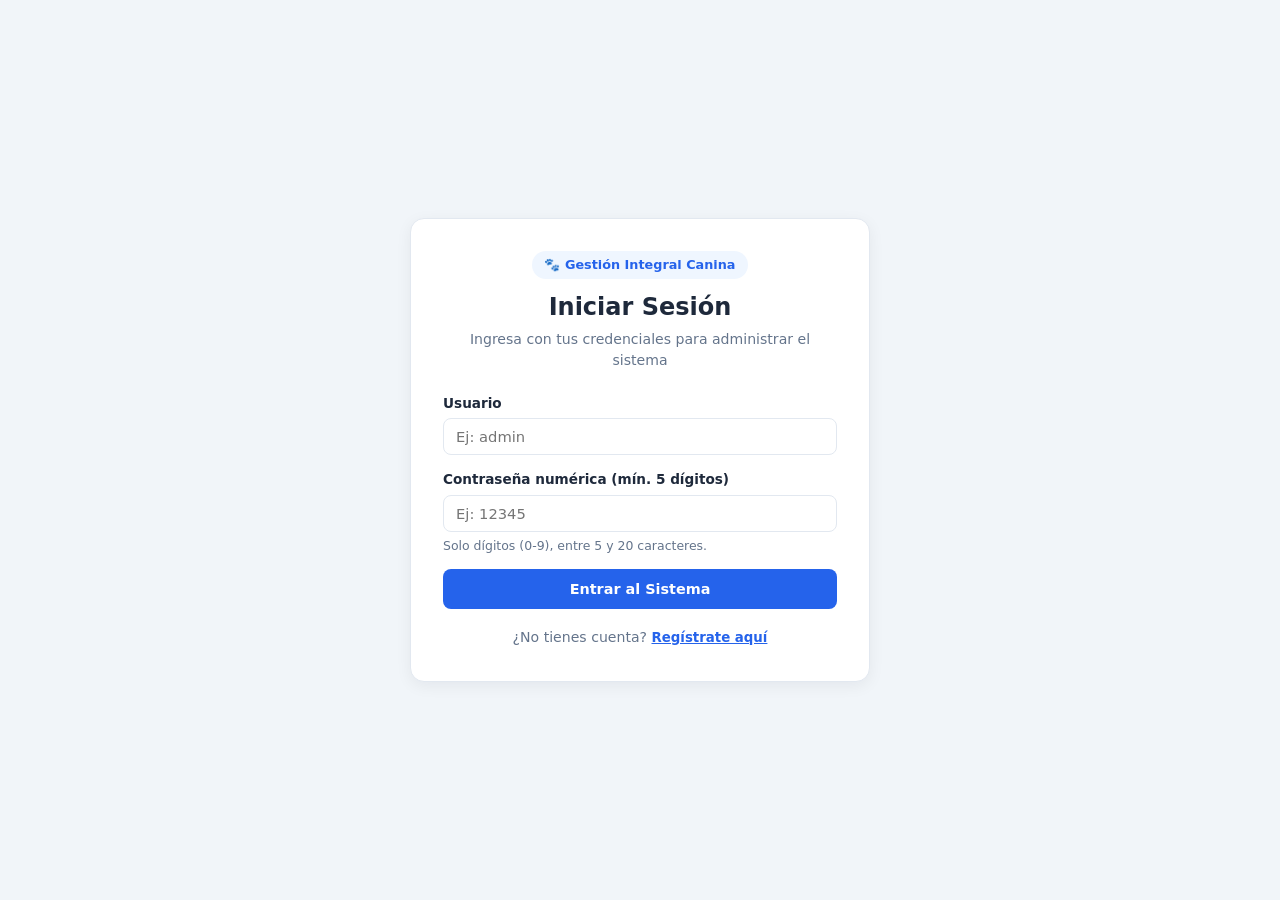
==== commit 62922cc4: "fix: evitar cierre de modales al hacer click fuera, quitar badge SQLite y asegurar admin en migracio" ====
--- a/frontend-caninos/index.html
+++ b/frontend-caninos/index.html
@@ -17,7 +17,6 @@
     <div class="auth-card">
       <div class="auth-header">
         <span class="brand-badge">🐾 Gestión Integral Canina</span>
-        <div id="backend-status" class="status-pill status-checking">Verificando conexión con el backend...</div>
         <h1 id="auth-title">Iniciar Sesión</h1>
         <p id="auth-subtitle">Ingresa con tus credenciales para administrar el sistema</p>
       </div>
--- a/frontend-caninos/styles.css
+++ b/frontend-caninos/styles.css
@@ -215,31 +215,6 @@
   margin-bottom: 10px;
 }
 
-.status-pill {
-  display: block;
-  margin: 0 auto 12px;
-  padding: 5px 12px;
-  border-radius: 999px;
-  font-size: 0.78rem;
-  font-weight: 600;
-  width: fit-content;
-}
-
-.status-checking {
-  background: var(--warning-bg);
-  color: var(--warning);
-}
-
-.status-online {
-  background: var(--success-bg);
-  color: var(--success);
-}
-
-.status-offline {
-  background: var(--danger-bg);
-  color: var(--danger);
-}
-
 .auth-header h1 {
   font-size: 1.5rem;
   margin-bottom: 4px;
